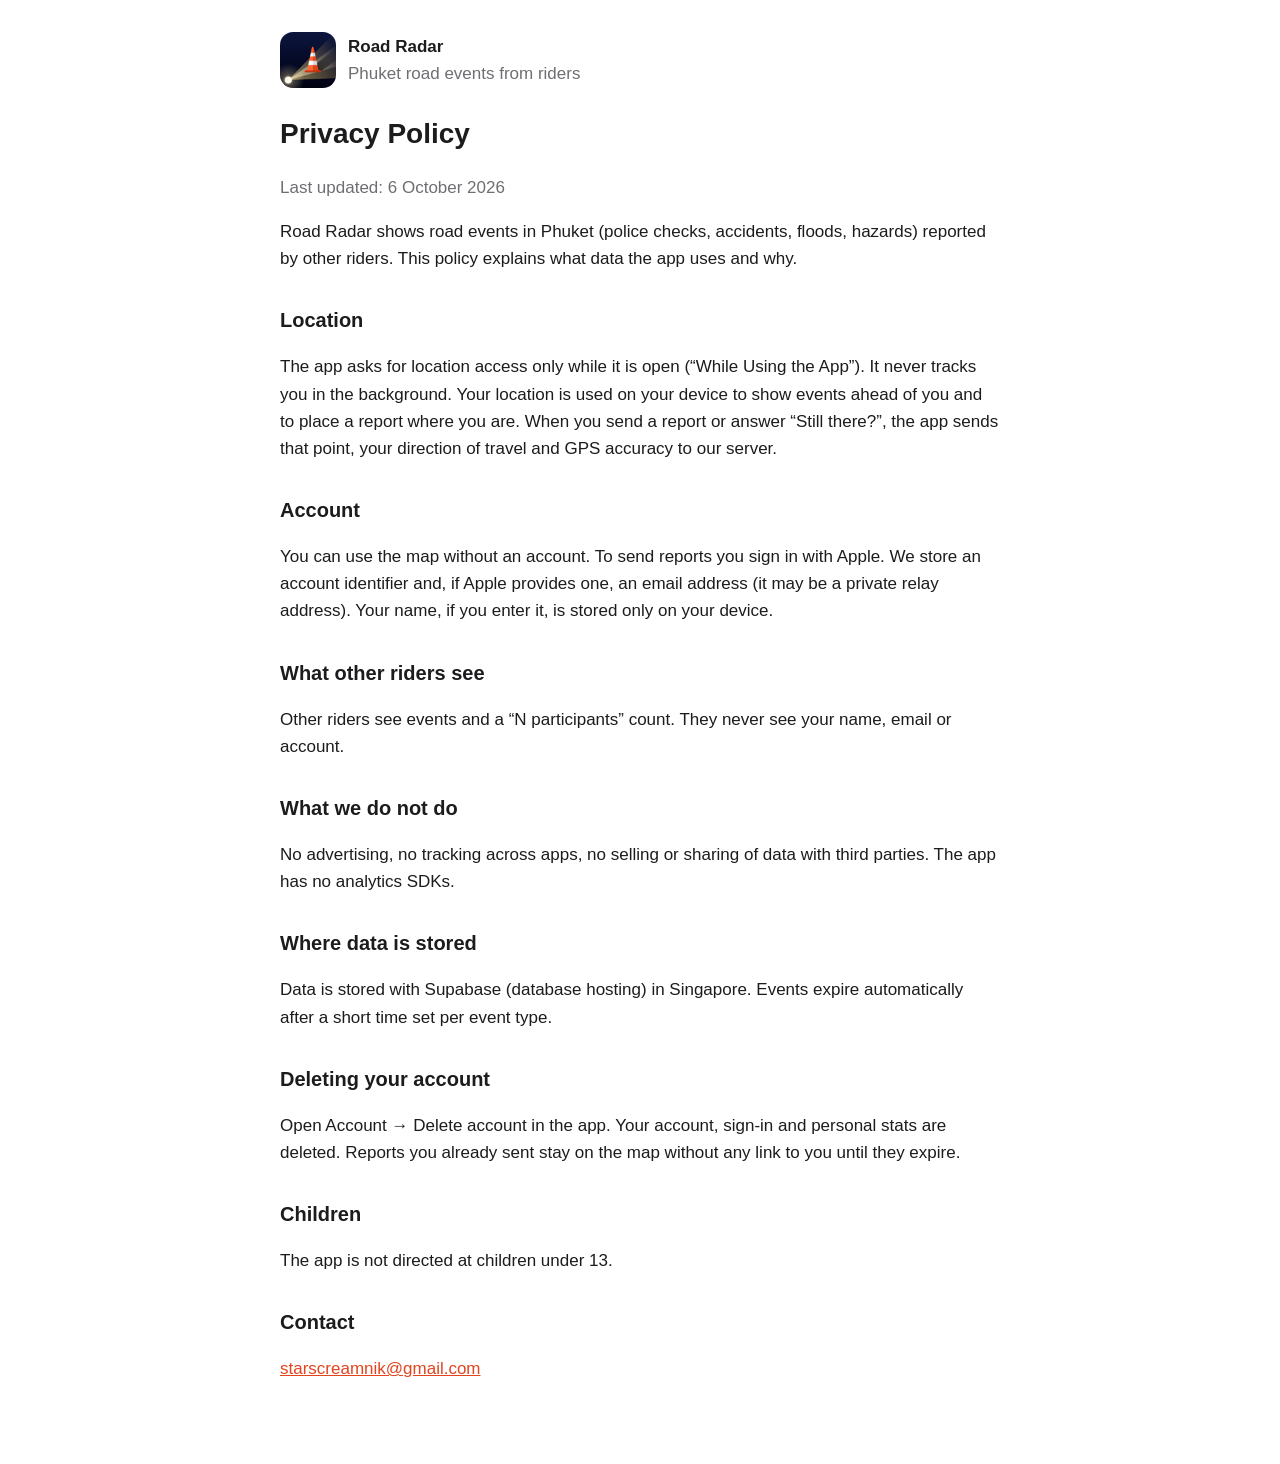
==== privacy.html @ 2c26e943 "add privacy and support pages" ====
<!doctype html><html lang="en"><head><meta charset="utf-8"><meta name="viewport" content="width=device-width,initial-scale=1"><link rel="stylesheet" href="style.css"><title>Road Radar · Privacy Policy</title></head><body><main><header><img src="icon.png" alt=""><div><strong>Road Radar</strong><div class="muted">Phuket road events from riders</div></div></header>
<h1>Privacy Policy</h1><p class="muted">Last updated: 6 October 2026</p>
<p>Road Radar shows road events in Phuket (police checks, accidents, floods, hazards) reported by other riders. This policy explains what data the app uses and why.</p>
<h2>Location</h2>
<p>The app asks for location access only while it is open (“While Using the App”). It never tracks you in the background. Your location is used on your device to show events ahead of you and to place a report where you are. When you send a report or answer “Still there?”, the app sends that point, your direction of travel and GPS accuracy to our server.</p>
<h2>Account</h2>
<p>You can use the map without an account. To send reports you sign in with Apple. We store an account identifier and, if Apple provides one, an email address (it may be a private relay address). Your name, if you enter it, is stored only on your device.</p>
<h2>What other riders see</h2>
<p>Other riders see events and a “N participants” count. They never see your name, email or account.</p>
<h2>What we do not do</h2>
<p>No advertising, no tracking across apps, no selling or sharing of data with third parties. The app has no analytics SDKs.</p>
<h2>Where data is stored</h2>
<p>Data is stored with Supabase (database hosting) in Singapore. Events expire automatically after a short time set per event type.</p>
<h2>Deleting your account</h2>
<p>Open Account → Delete account in the app. Your account, sign-in and personal stats are deleted. Reports you already sent stay on the map without any link to you until they expire.</p>
<h2>Children</h2><p>The app is not directed at children under 13.</p>
<h2>Contact</h2><p><a href="mailto:starscreamnik@gmail.com">starscreamnik@gmail.com</a></p>
</main></body></html>
---- style.css ----
:root{--bg:#fff;--fg:#1c1c1e;--muted:#6e6e73;--accent:#e2441e}
@media (prefers-color-scheme:dark){:root{--bg:#0b1026;--fg:#f2f2f7;--muted:#a1a1aa}}
body{margin:0;background:var(--bg);color:var(--fg);font:17px/1.6 -apple-system,BlinkMacSystemFont,"Segoe UI",Roboto,sans-serif}
main{max-width:720px;margin:0 auto;padding:32px 16px 64px}
h1{font-size:28px;margin:0 0 4px}h2{font-size:20px;margin:32px 0 8px}
.muted{color:var(--muted)}a{color:var(--accent)}
header{display:flex;align-items:center;gap:12px;margin-bottom:24px}
header img{width:56px;height:56px;border-radius:13px}
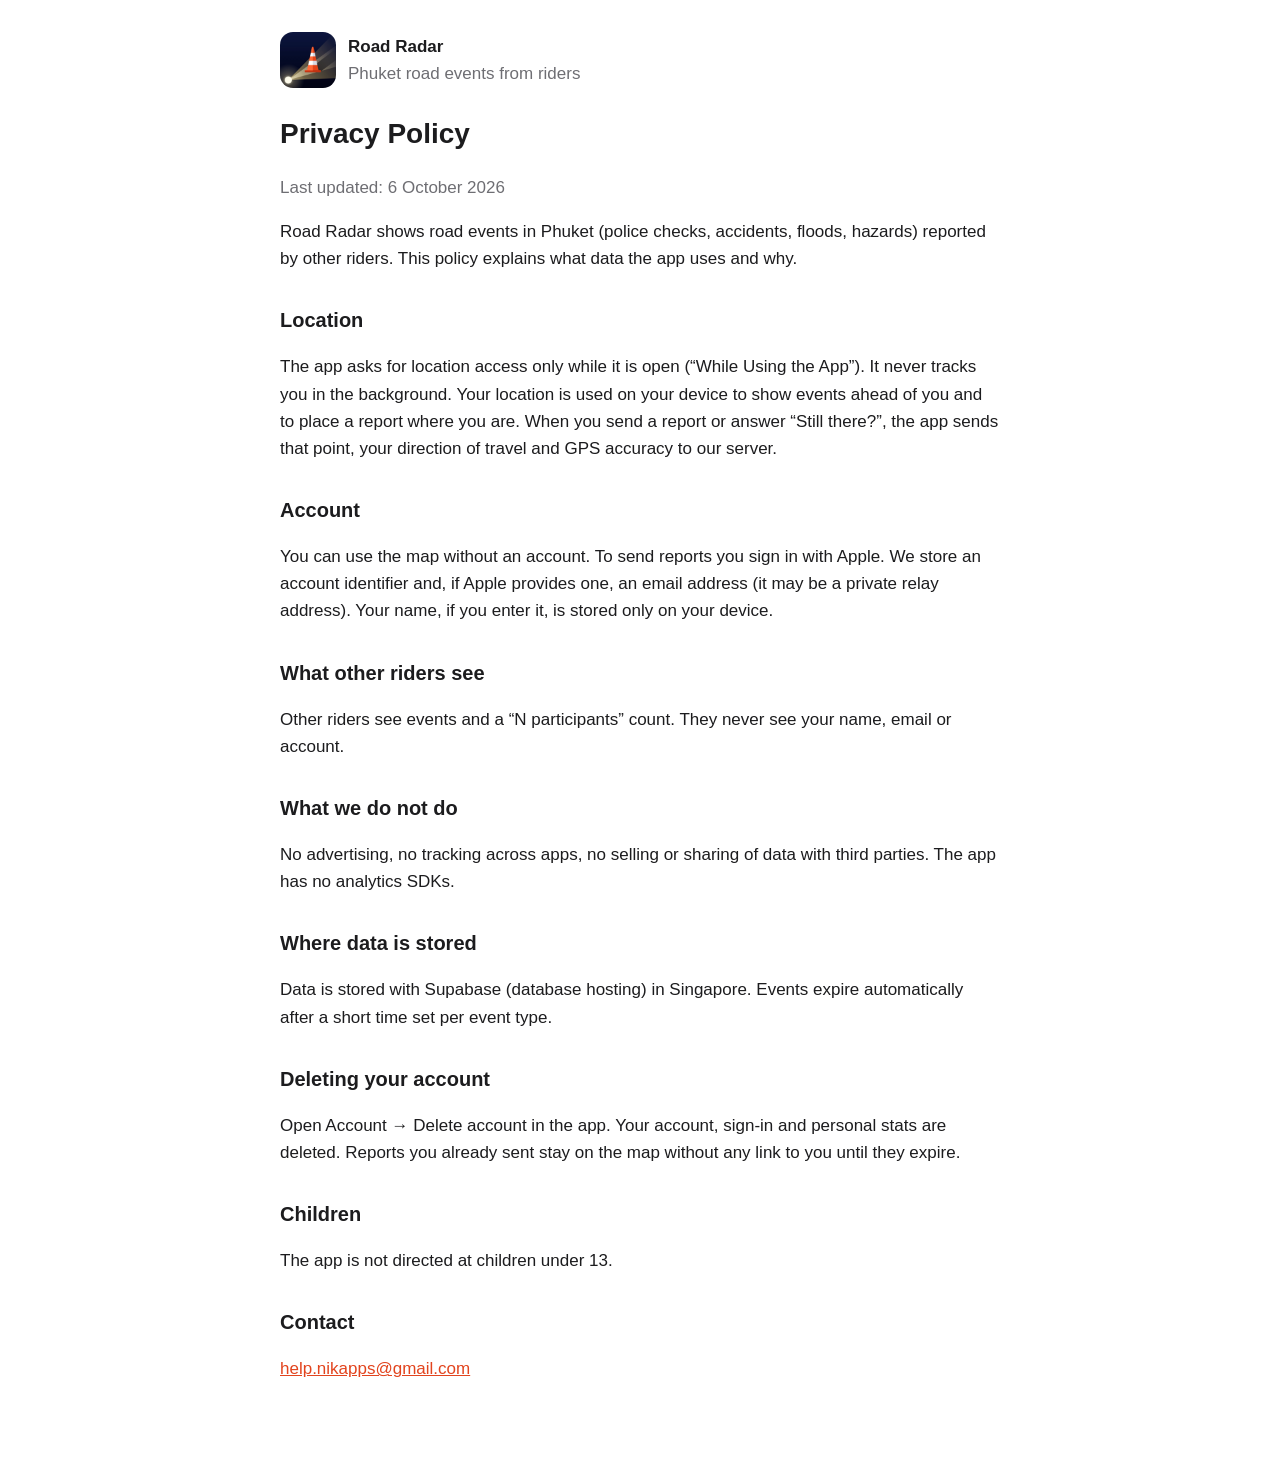
==== commit 6e03390e: "use help.nikapps contact" ====
--- a/privacy.html
+++ b/privacy.html
@@ -14,5 +14,5 @@
 <h2>Deleting your account</h2>
 <p>Open Account → Delete account in the app. Your account, sign-in and personal stats are deleted. Reports you already sent stay on the map without any link to you until they expire.</p>
 <h2>Children</h2><p>The app is not directed at children under 13.</p>
-<h2>Contact</h2><p><a href="mailto:starscreamnik@gmail.com">starscreamnik@gmail.com</a></p>
+<h2>Contact</h2><p><a href="mailto:help.nikapps@gmail.com">help.nikapps@gmail.com</a></p>
 </main></body></html>
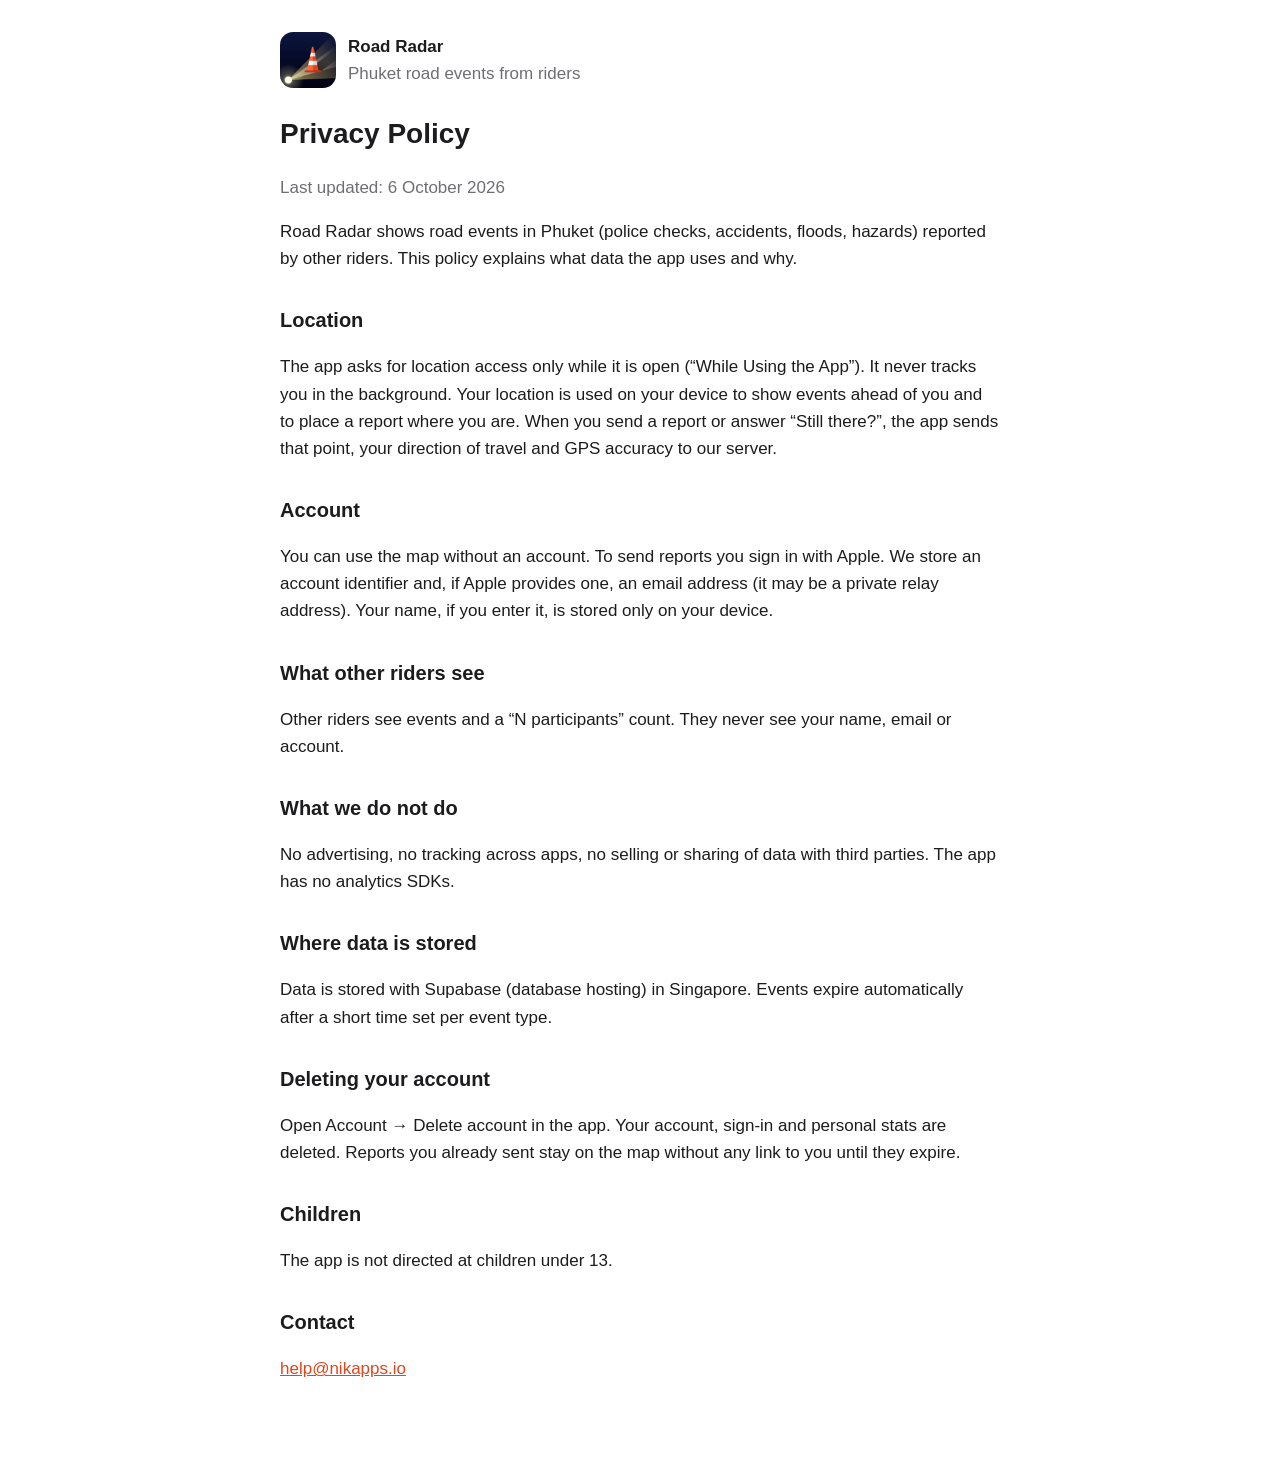
==== commit 742c8344: "use help@nikapps.io contact" ====
--- a/privacy.html
+++ b/privacy.html
@@ -14,5 +14,5 @@
 <h2>Deleting your account</h2>
 <p>Open Account → Delete account in the app. Your account, sign-in and personal stats are deleted. Reports you already sent stay on the map without any link to you until they expire.</p>
 <h2>Children</h2><p>The app is not directed at children under 13.</p>
-<h2>Contact</h2><p><a href="mailto:help.nikapps@gmail.com">help.nikapps@gmail.com</a></p>
+<h2>Contact</h2><p><a href="mailto:help@nikapps.io">help@nikapps.io</a></p>
 </main></body></html>
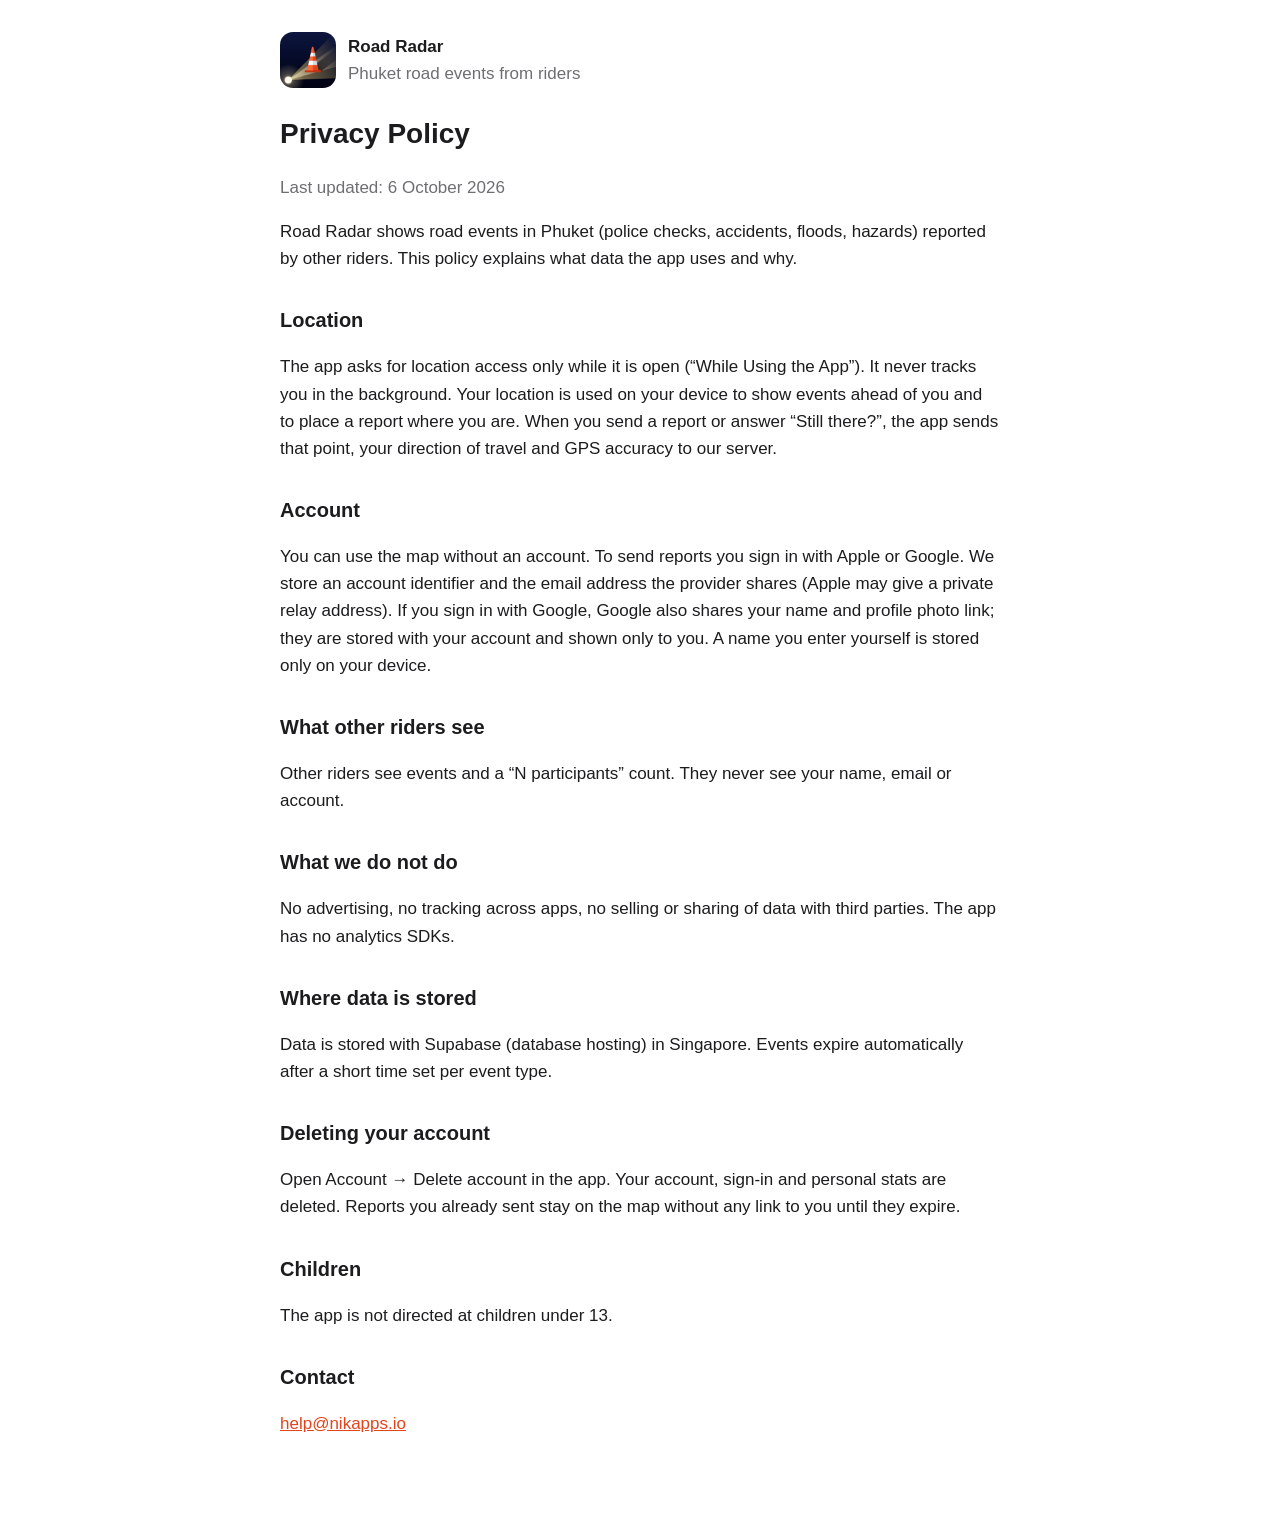
==== commit 5173b0a3: "mention Google sign-in data" ====
--- a/privacy.html
+++ b/privacy.html
@@ -4,7 +4,7 @@
 <h2>Location</h2>
 <p>The app asks for location access only while it is open (“While Using the App”). It never tracks you in the background. Your location is used on your device to show events ahead of you and to place a report where you are. When you send a report or answer “Still there?”, the app sends that point, your direction of travel and GPS accuracy to our server.</p>
 <h2>Account</h2>
-<p>You can use the map without an account. To send reports you sign in with Apple. We store an account identifier and, if Apple provides one, an email address (it may be a private relay address). Your name, if you enter it, is stored only on your device.</p>
+<p>You can use the map without an account. To send reports you sign in with Apple or Google. We store an account identifier and the email address the provider shares (Apple may give a private relay address). If you sign in with Google, Google also shares your name and profile photo link; they are stored with your account and shown only to you. A name you enter yourself is stored only on your device.</p>
 <h2>What other riders see</h2>
 <p>Other riders see events and a “N participants” count. They never see your name, email or account.</p>
 <h2>What we do not do</h2>
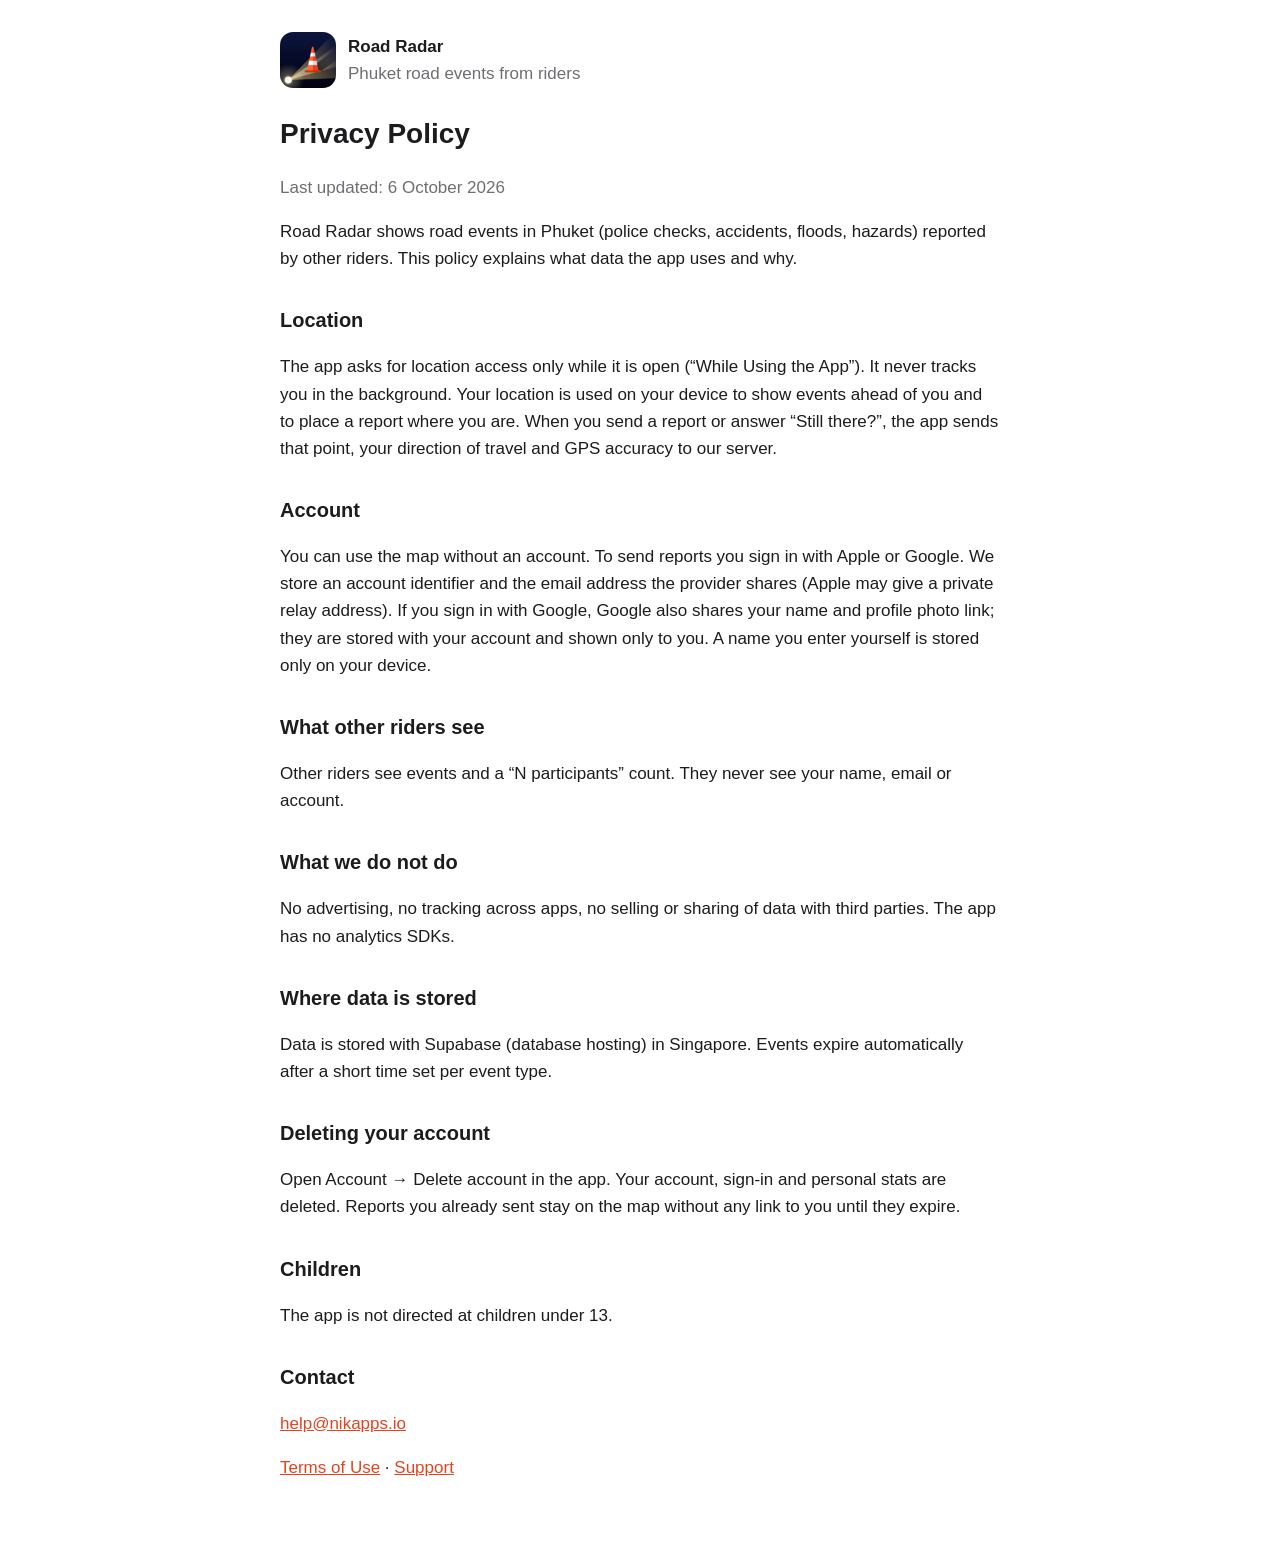
==== commit 099254c7: "add terms of use" ====
--- a/privacy.html
+++ b/privacy.html
@@ -15,4 +15,5 @@
 <p>Open Account → Delete account in the app. Your account, sign-in and personal stats are deleted. Reports you already sent stay on the map without any link to you until they expire.</p>
 <h2>Children</h2><p>The app is not directed at children under 13.</p>
 <h2>Contact</h2><p><a href="mailto:help@nikapps.io">help@nikapps.io</a></p>
+<p><a href="terms.html">Terms of Use</a> · <a href="support.html">Support</a></p>
 </main></body></html>
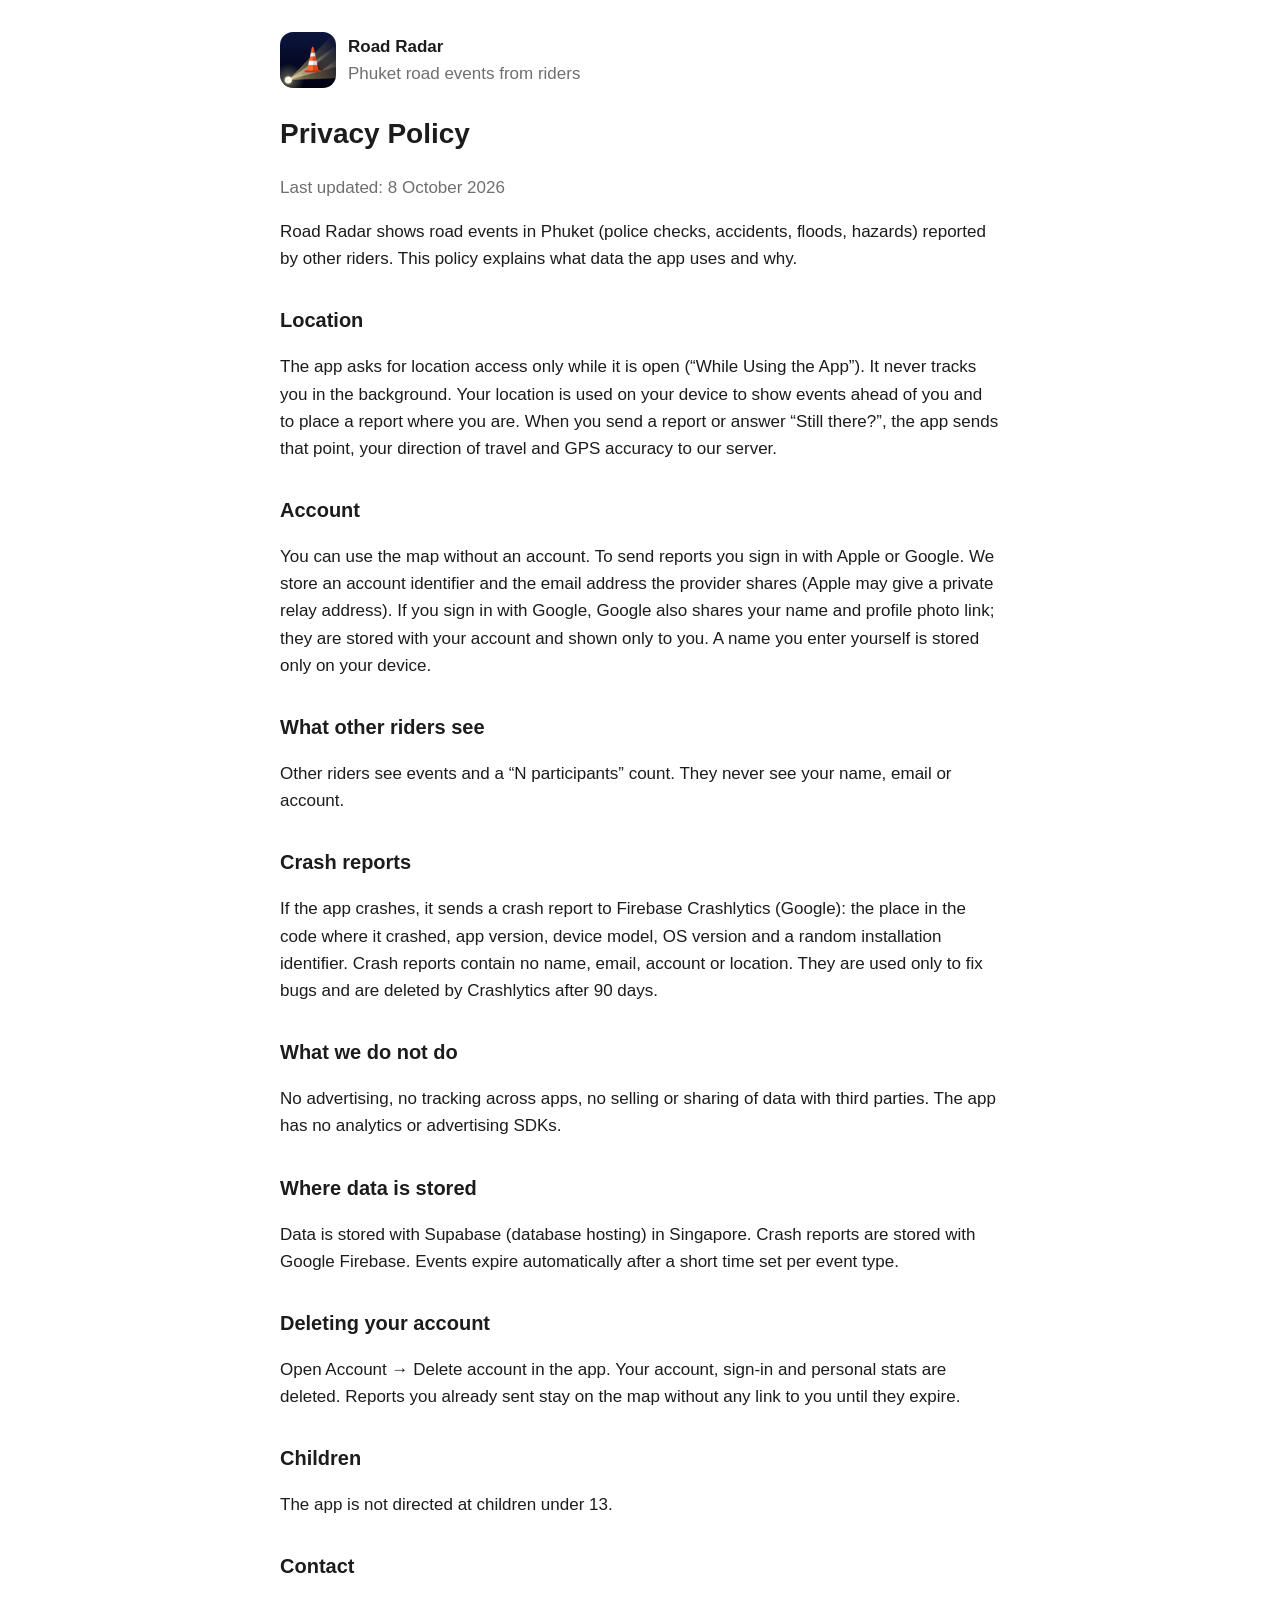
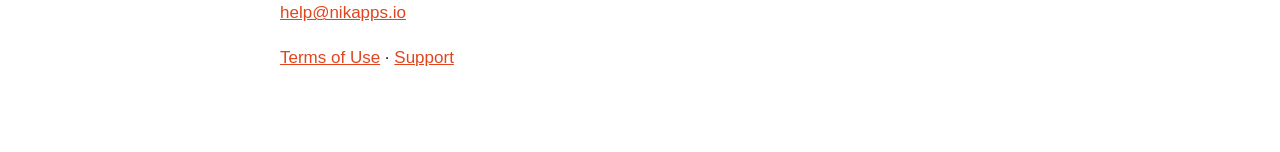
==== commit 71a594f0: "privacy: crash reports" ====
--- a/privacy.html
+++ b/privacy.html
@@ -1,5 +1,5 @@
 <!doctype html><html lang="en"><head><meta charset="utf-8"><meta name="viewport" content="width=device-width,initial-scale=1"><link rel="stylesheet" href="style.css"><title>Road Radar · Privacy Policy</title></head><body><main><header><img src="icon.png" alt=""><div><strong>Road Radar</strong><div class="muted">Phuket road events from riders</div></div></header>
-<h1>Privacy Policy</h1><p class="muted">Last updated: 6 October 2026</p>
+<h1>Privacy Policy</h1><p class="muted">Last updated: 8 October 2026</p>
 <p>Road Radar shows road events in Phuket (police checks, accidents, floods, hazards) reported by other riders. This policy explains what data the app uses and why.</p>
 <h2>Location</h2>
 <p>The app asks for location access only while it is open (“While Using the App”). It never tracks you in the background. Your location is used on your device to show events ahead of you and to place a report where you are. When you send a report or answer “Still there?”, the app sends that point, your direction of travel and GPS accuracy to our server.</p>
@@ -7,10 +7,12 @@
 <p>You can use the map without an account. To send reports you sign in with Apple or Google. We store an account identifier and the email address the provider shares (Apple may give a private relay address). If you sign in with Google, Google also shares your name and profile photo link; they are stored with your account and shown only to you. A name you enter yourself is stored only on your device.</p>
 <h2>What other riders see</h2>
 <p>Other riders see events and a “N participants” count. They never see your name, email or account.</p>
+<h2>Crash reports</h2>
+<p>If the app crashes, it sends a crash report to Firebase Crashlytics (Google): the place in the code where it crashed, app version, device model, OS version and a random installation identifier. Crash reports contain no name, email, account or location. They are used only to fix bugs and are deleted by Crashlytics after 90 days.</p>
 <h2>What we do not do</h2>
-<p>No advertising, no tracking across apps, no selling or sharing of data with third parties. The app has no analytics SDKs.</p>
+<p>No advertising, no tracking across apps, no selling or sharing of data with third parties. The app has no analytics or advertising SDKs.</p>
 <h2>Where data is stored</h2>
-<p>Data is stored with Supabase (database hosting) in Singapore. Events expire automatically after a short time set per event type.</p>
+<p>Data is stored with Supabase (database hosting) in Singapore. Crash reports are stored with Google Firebase. Events expire automatically after a short time set per event type.</p>
 <h2>Deleting your account</h2>
 <p>Open Account → Delete account in the app. Your account, sign-in and personal stats are deleted. Reports you already sent stay on the map without any link to you until they expire.</p>
 <h2>Children</h2><p>The app is not directed at children under 13.</p>
